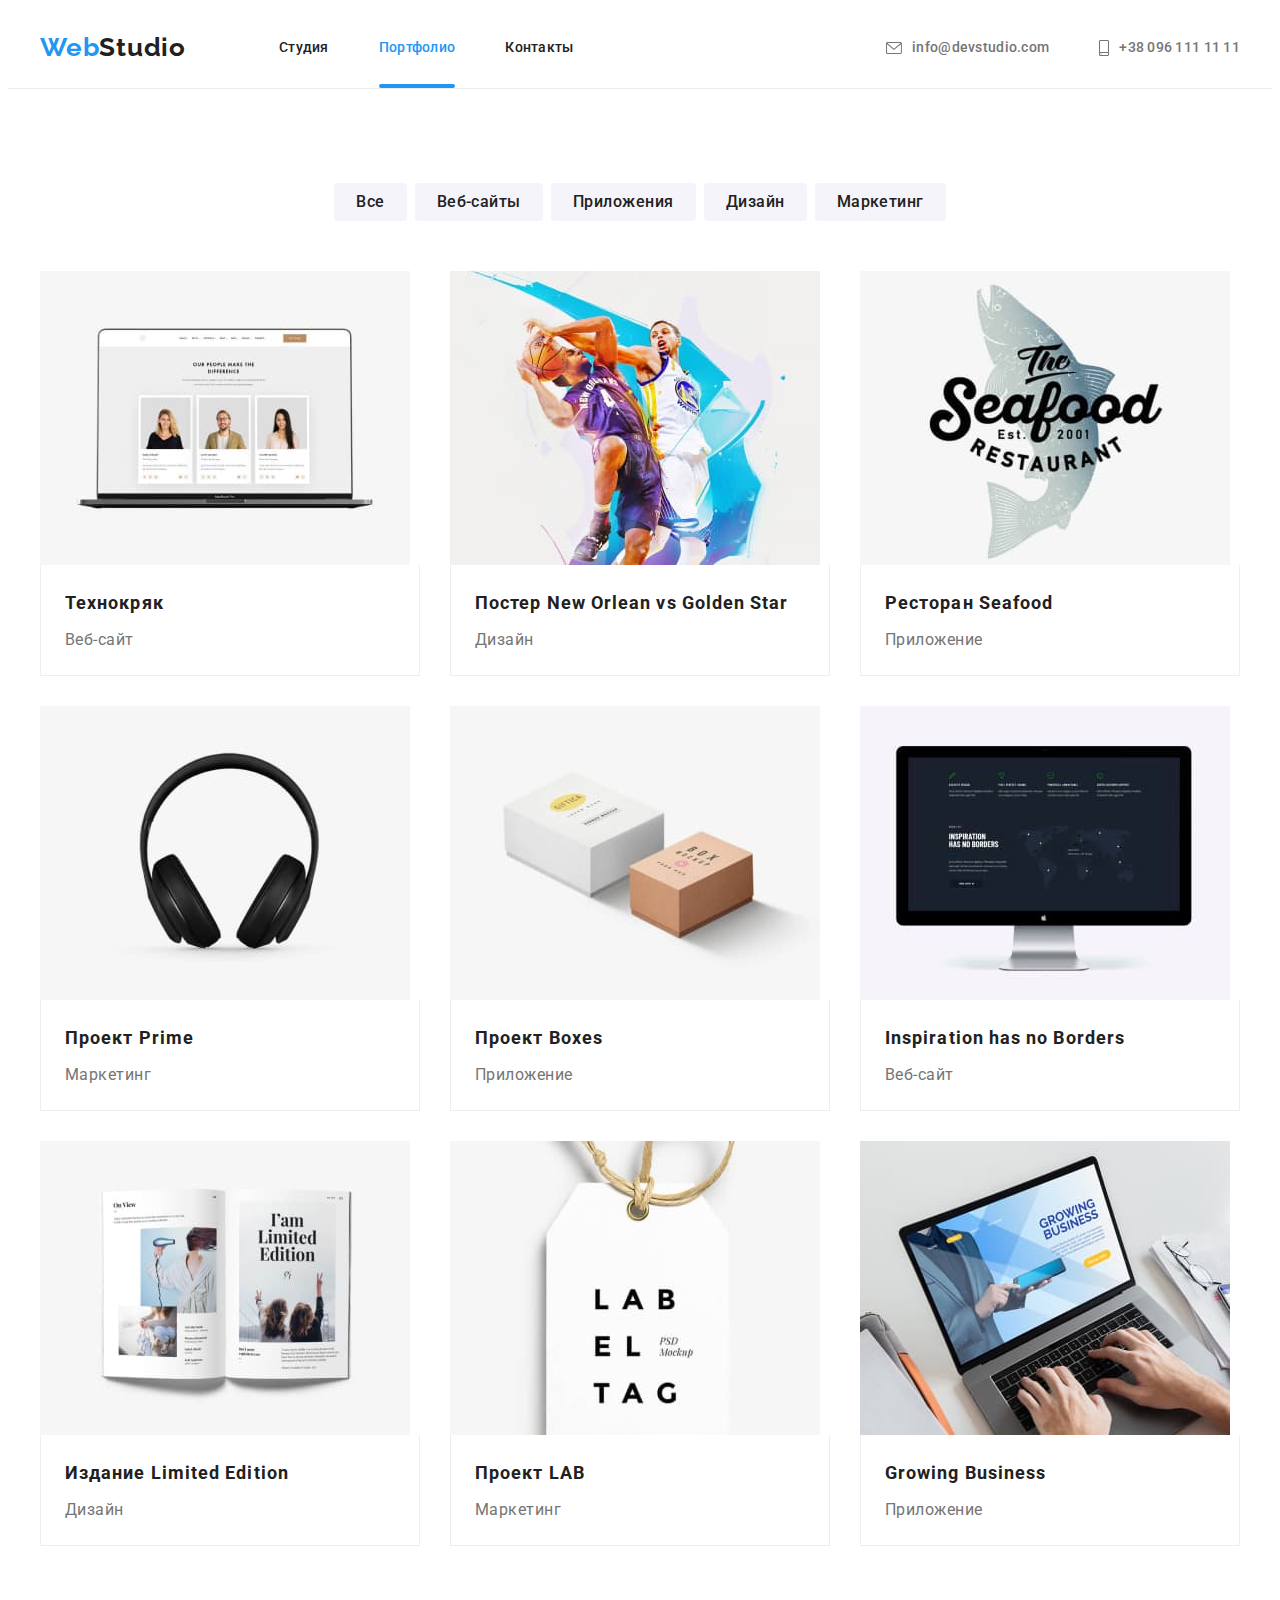
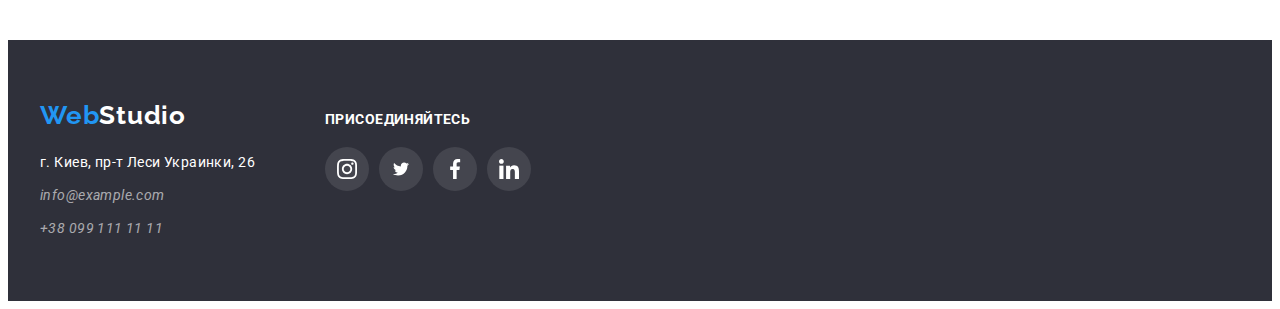
==== portfolio.html @ 5a767172 "Добавляет часть разметки и стили формы мод окна" ====
<!DOCTYPE html>
<html lang="en">
<head>
    <meta charset="UTF-8">
    <meta http-equiv="X-UA-Compatible" content="IE=edge">
    <meta name="viewport" content="width=device-width, initial-scale=1.0">
    <title>Portfolio</title>
    <link rel="preconnect" href="https://fonts.googleapis.com">
    <link rel="preconnect" href="https://fonts.gstatic.com" crossorigin>
    <link href="https://fonts.googleapis.com/css2?family=Raleway:wght@700&family=Roboto:wght@400;500;700;900&display=swap" rel="stylesheet">
    <link rel="stylesheet" href="https://cdnjs.cloudflare.com/ajax/libs/modern-normalize/1.1.0/modern-normalize.min.css" integrity="sha512-wpPYUAdjBVSE4KJnH1VR1HeZfpl1ub8YT/NKx4PuQ5NmX2tKuGu6U/JRp5y+Y8XG2tV+wKQpNHVUX03MfMFn9Q==" crossorigin="anonymous" referrerpolicy="no-referrer" />
    <link rel="stylesheet" href="./css/styles.css"/>
</head>
<body>
  <!--Header-->
  <header class="page-header">
    <div class="container header-container">
    <nav class="navigation">
        <!--логотип сайта-->
        <a class="logo logo-header link" href="./index.html">Web<span class="logo logo-2-theme-light">Studio</span></a>
        <ul class="menu list">
            <li class="menu-item">
                <a class="menu-link link " href=./index.html>Студия</a>
            </li>
            <li class="menu-item">
                <a class="menu-link link current" href="./portfolio.html">Портфолио</a>
            </li>
            <li class="menu-item">
                <a class="menu-link link" href="#contacts">Контакты</a>
            </li>
        </ul>
    </nav>
    <ul class="menu-address link list">
        <li class="menu-address-item">
            <a class="mail-address link list" href="mailto:info@devstudio.com">
            <svg class="mail-address-icon" width="16" height="12">
                <use href="./images/sprite.svg#icon-envelope"></use>
            </svg>
            info@devstudio.com
        </a>
        </li>
        <li class="menu-address-item">
            <a class="phone-number link" href="tel:+380961111111">
                <svg class="phone-number-icon" width="10" height="16">
                    <use href="./images/sprite.svg#icon-smartphone"></use>
                </svg>
                +38 096 111 11 11
            </a>
        </li>
    </ul>
</div>
</header>
<main>
<section class="portfolio section">
    <div class="container">
<ul class="filter-portfolio-list list">
    <li class="filter-portfolio-list-item">
        <button class="filter-portfolio-list-button" type="button">Все</button>
    </li>
    <li class="filter-portfolio-list-item">
        <button class="filter-portfolio-list-button" type="button">Веб-сайты</button>
    </li>
    <li class="filter-portfolio-list-item">
        <button class="filter-portfolio-list-button" type="button">Приложения</button>
    </li>
    <li class="filter-portfolio-list-item">
        <button class="filter-portfolio-list-button" type="button">Дизайн</button>     
    </li>
    <li class="filter-portfolio-list-item">
        <button class="filter-portfolio-list-button" type="button">Маркетинг</button>
    </li>
</ul>
<!-- Скрытый заголовок -->
    <h1 class="visually-hidden portfolio-title">Наши работы</h1> 
    <ul class="portfolio-list list">
        <li class="portfolio-list-item">
      <a class="portfolio-list-link link" href="">
          <div class="portfolio-box">
            <img src="./images/portfolio/img-0.jpg" alt="ноутбук" width="370" height="294">
                <p class="portfolio-overlay portfolio-overlay-description">
                  Ресурс предлагает комплексные предложения с разным уровнем функционала и сервисов. Все это позволит посетителю получить исчерпывающие сведения о компании или частном лице.
                </p>
          </div>
          <div class="portfolio-list-wrapper">
            <h2 class="portfolio-subtitle">Технокряк</h2>
            <p class="portfolio-description">Веб-сайт</p>
          </div>
    </a>
        </li>
        <li class="portfolio-list-item">
    <a class="portfolio-list-link link" href="">
        <div class="portfolio-box">
            <img src="./images/portfolio/img-1.jpg" alt="баскетболисты" width="370" height="294">
                <p class="portfolio-overlay portfolio-overlay-description">
                  Ресурс предлагает комплексные предложения с разным уровнем функционала и сервисов. Все это позволит посетителю получить исчерпывающие сведения о компании или частном лице.
                </p>
        </div>
        <div class="portfolio-list-wrapper">
        <h2 class="portfolio-subtitle">Постер <span lang="en">New Orlean vs Golden Star</span></h2>
        <p class="portfolio-description">Дизайн</p>
    </div>
    </a>
        </li>
        <li class="portfolio-list-item">
            <a class="portfolio-list-link link" href="">
                <div class="portfolio-box">
                    <img src="./images/portfolio/img-2.jpg" alt="логотип ресторана" width="370" height="294">
                        <p class="portfolio-overlay portfolio-overlay-description">
                          Ресурс предлагает комплексные предложения с разным уровнем функционала и сервисов. Все это позволит посетителю получить исчерпывающие сведения о компании или частном лице.
                        </p>
                </div>     
            <div class="portfolio-list-wrapper">
            <h2 class="portfolio-subtitle">Ресторан <span lang="en">Seafood</span></h2>
            <p class="portfolio-description">Приложение</p>
            </div>
            </a>
        <li class="portfolio-list-item">
            <a class="portfolio-list-link link" href="">
                <div class="portfolio-box">
                    <img src="./images/portfolio/img-3.jpg" alt="наушники" width="370" height="294">
                        <p class="portfolio-overlay portfolio-overlay-description">
                          Ресурс предлагает комплексные предложения с разным уровнем функционала и сервисов. Все это позволит посетителю получить исчерпывающие сведения о компании или частном лице.
                        </p>
                </div>      
            <div class="portfolio-list-wrapper">
            <h2 class="portfolio-subtitle">Проект <span lang="en">Prime</span></h2>
            <p class="portfolio-description">Маркетинг</p>
            </div>
            </a>
        </li>
        <li class="portfolio-list-item">
            <a class="portfolio-list-link link" href="">
                <div class="portfolio-box">
                    <img src="./images/portfolio/img-4.jpg" alt="коробки" width="370" height="294">
                        <p class="portfolio-overlay portfolio-overlay-description">
                          Ресурс предлагает комплексные предложения с разным уровнем функционала и сервисов. Все это позволит посетителю получить исчерпывающие сведения о компании или частном лице.
                        </p>
                </div>         
            <div class="portfolio-list-wrapper">
            <h2 class="portfolio-subtitle">Проект <span lang="en">Boxes</span></h2>
            <p class="portfolio-description">Приложение</p>
            </div>
            </a>
        </li>
        <li class="portfolio-list-item">
            <a class="portfolio-list-link link" href="">
                <div class="portfolio-box">
                    <img src="./images/portfolio/img-5.jpg" alt="imac" width="370" height="294">
                        <p class="portfolio-overlay portfolio-overlay-description">
                          Ресурс предлагает комплексные предложения с разным уровнем функционала и сервисов. Все это позволит посетителю получить исчерпывающие сведения о компании или частном лице.
                        </p>
                </div>        
            <div class="portfolio-list-wrapper">
            <h2 class="portfolio-subtitle" lang="en">Inspiration has no Borders</h2>
            <p class="portfolio-description">Веб-сайт</p>
            </div>
            </a>
        </li>
        <li class="portfolio-list-item">
            <a class="portfolio-list-link link" href="">
                <div class="portfolio-box">
                    <img src="./images/portfolio/img-6.jpg" alt="журнал" width="370" height="294">
                        <p class="portfolio-overlay portfolio-overlay-description">
                          Ресурс предлагает комплексные предложения с разным уровнем функционала и сервисов. Все это позволит посетителю получить исчерпывающие сведения о компании или частном лице.
                        </p>
                </div>         
            <div class="portfolio-list-wrapper">
            <h2 class="portfolio-subtitle">Издание <span lang="en">Limited Edition</span></h2>
            <p class="portfolio-description">Дизайн</p>
            </div>
            </a>
        </li> 
        <li class="portfolio-list-item">
            <a class="portfolio-list-link link" href="">
                <div class="portfolio-box">
                    <img src="./images/portfolio/img-7.jpg" alt="этикетка" width="370" height="294">
                        <p class="portfolio-overlay portfolio-overlay-description">
                          Ресурс предлагает комплексные предложения с разным уровнем функционала и сервисов. Все это позволит посетителю получить исчерпывающие сведения о компании или частном лице.
                        </p>
                </div>      
            <div class="portfolio-list-wrapper">
            <h2 class="portfolio-subtitle">Проект <span lang="en">LAB</span></h2>
            <p class="portfolio-description">Маркетинг</p>
            </div>
            </a>
        </li>
        <li class="portfolio-list-item">
            <a class="portfolio-list-link link" href="">
                <div class="portfolio-box">
                    <img src="./images/portfolio/img-8.jpg" alt="ноутбук" width="370" height="294">
                        <p class="portfolio-overlay portfolio-overlay-description">
                          Ресурс предлагает комплексные предложения с разным уровнем функционала и сервисов. Все это позволит посетителю получить исчерпывающие сведения о компании или частном лице.
                        </p>
                </div>
            <div class="portfolio-list-wrapper">
            <h2 class="portfolio-subtitle" lang="en">Growing Business</h2>
            <p class="portfolio-description">Приложение</p>
            </div>
            </a>
        </li>
    </ul>
</div>
</section>
</main>
<footer class="footer">
    <div class="container footer-container">
    <div class="footer-address">
            <a class="logo-footer link" href="">Web<span class="logo logo-2-theme-dark">Studio</span></a>
        <address class="footer-contacts">
            <ul id="contacts" class="footer-list list">
                <li class="footer-list-item">
                    <a class="footer-address link" href="https://goo.gl/maps/5pLSyK26MjpnqcrL8" target="_blank" rel="noopener noreferrer">г. Киев, пр-т Леси Украинки, 26</a>
                </li>
                <li class="footer-list-item">
                    <a class="footer-list-link link" href="mailto:info@example.com">info@example.com</a>
                </li>
                <li class="footer-list-item">
                    <a class="footer-list-link link" href="tel:+380991111111">+38 099 111 11 11</a>
                </li>
            </ul>
        </address> 
    </div>
    <div class="footer-join">
        <h2 class="footer-join-title">Присоединяйтесь</h2>
        <ul class="footer-join-list list">
            <li class="footer-join-list-item">
                <a class="footer-join-list-link" href="">
                    <svg class="footer-join-list-icon" width="20px" height="20px">
                        <use href="./images/sprite.svg#icon-instagram"></use>
                    </svg>
                </a>
            </li>
            <li class="footer-join-list-item">
                <a class="footer-join-list-link" href="">
                    <svg class="footer-join-list-icon" width="20" height="16">
                        <use href="./images/sprite.svg#icon-twitter"></use>
                    </svg>
                </a>
            </li>
            <li class="footer-join-list-item">
                <a class="footer-join-list-link" href="">
                    <svg class="footer-join-list-icon" width="20" height="20">
                        <use href="./images/sprite.svg#icon-facebook"></use>
                    </svg>
                </a>
            </li>
            <li class="footer-join-list-item">
                <a class="footer-join-list-link" href="">
                    <svg class="footer-join-list-icon" width="20" height="20">
                        <use href="./images/sprite.svg#icon-linkedin"></use>
                    </svg>
                </a>
            </li>
        </ul>
    </div>
</div>
</footer>
</body>
</html>
---- css/styles.css ----
:root {
    --main-color: #212121; 
    --accent-color: #2196F3;
    --main-font:'Roboto', sans-serif;
    --secondary-font: 'Raleway', sans-serif;
    --header-background-color: #FFFFFF;
    --accent-background: #2F303A;
}

h1, 
h2, 
h3,
h4,
h5,
h6,
p {
margin-top: 0;
margin-bottom: 0;
}

ul,ol {
    margin-top: 0;
    margin-bottom: 0;
    padding-left: 0;
}

img {
    display: block;
}

a {
    display: block;
}

.link {
    text-decoration: none;
}

.list {
    list-style: none;
}

body {
    font-family: var(--main-font); 
    color: var(--main-color);
}

.container {
    width: 1200px;
    padding-left: 15px;
    padding-right: 15px;
    margin-left: auto;
    margin-right: auto; 
}

.section {
    padding-top: 94px;
    padding-bottom: 94px;
}

.visually-hidden {
    position: absolute;
    width: 1px;
    height: 1px;
    margin: -1px;
    border: 0;
    padding: 0;
    
    white-space: nowrap;
    clip-path: inset(100%);
    clip: rect(0 0 0 0);
    overflow: hidden;
  }

/* ==================Header================== */

.page-header {
    border-bottom: 1px solid #ECECEC;
}

.header-container {
    display: flex;
    align-items: center;
    justify-content: space-between;  
}

.header {
    background-color: var(--header-background-color);
}

.navigation {
    display: flex;
    align-items: center;
}

.menu {
    display: flex;
    align-items: center;
}

.menu-address {
    display: flex;
}



.logo {
    font-family: var(--secondary-font);
    font-weight: 700;
    font-size: 26px;
    line-height: 1.19;
    letter-spacing: 0.03em;
    
    color: #2196F3;
}

.logo-header {
    margin-right: 93px;
    padding-top: 24px;
    padding-bottom: 25px;
}


.logo-2-theme-light {
    color:#212121
}

.logo-2-theme-dark {
color:#FFFFFF
}

.menu .menu-link.current {
    color:var(--accent-color)
}

.menu .menu-link.current::after {
  position: absolute;

  display: block;
  content: '';
  width: 100%;
  height: 4px;
  border-radius: 2px;
  margin-top: 28px;

  background-color: var(--accent-color);

}


.menu-item:not(:last-child) {
    margin-right:50px;
}


.menu-link {
position: relative;
font-weight: 500;
font-size: 14px;
line-height: 1.14;
letter-spacing: 0.02em;
color:inherit;

padding-top: 32px;
padding-bottom: 32px;

transition: color 250ms cubic-bezier(0.4, 0, 0.2, 1);
}


.menu-link:hover,
.menu-link:focus {
  color:var(--accent-color);
}

.menu-address-item:not(:last-child) {
    margin-right: 50px;
}

.mail-address {
    display: flex;
    align-items: center;
    font-weight: 500;
    font-size: 14px;
    line-height: 1.14;
    letter-spacing: 0.02em;
    
    color: #757575; 

    padding-top: 32px;
    padding-bottom: 32px;  

    transition: color 250ms cubic-bezier(0.4, 0, 0.2, 1);
}

.mail-address:hover,
.mail-address:focus {
    color:var(--accent-color);
}

.mail-address:hover .mail-address-icon,
.mail-address:focus .mail-address-icon{
    fill:var(--accent-color);
}

.mail-address-icon {
    margin-right: 10px;
    fill: #757575;
    transition: fill 250ms cubic-bezier(0.4, 0, 0.2, 1);

}

.phone-number {
    display: flex;
    align-items: center;
font-weight: 500;
font-size: 14px;
line-height: 1.14;
letter-spacing: 0.02em;
 color: #757575;

 padding-top: 32px;
 padding-bottom: 32px;  

 transition: color 250ms cubic-bezier(0.4, 0, 0.2, 1);
}

.phone-number:hover,
.phone-number:focus {
    color:var(--accent-color);
}


.phone-number:hover .phone-number-icon,
.phone-number:focus .phone-number-icon {
    fill:var(--accent-color);
}

.phone-number-icon {
    margin-right: 10px;
    fill: #757575;
    transition: fill 250ms cubic-bezier(0.4, 0, 0.2, 1);
}

/* ==================Hero================== */

.hero {
    max-width: 1600px;
  height: 600px;
  margin-left: auto;
  margin-right: auto;
    background-image: linear-gradient(rgba(47, 48, 58, 0.4), rgba(47, 48, 58, 0.4)), 
    url("../images/hero/hero-background.jpg");
    background-size: cover;
    background-repeat: no-repeat;
    background-color: var(--accent-background);
    padding-top: 200px;
    padding-bottom: 200px;
}

.hero-title {
max-width: 696px;
min-height: 120px;
font-weight: 900;
font-size: 44px;
line-height: 1.36;

text-align: center;
letter-spacing: 0.06em;
text-transform: uppercase;

color: #FFFFFF;

margin-right:auto;
margin-left:auto;
margin-bottom: 40px;
}

.modal-button {
    min-width: 200px;
    font-family: inherit;
    font-weight: 700;
    font-size: 16px;
    line-height: 1.87;
    
    display: flex;
    align-items: center;
    text-align: center;
    letter-spacing: 0.06em;
    cursor: pointer;
    background-color: var(--accent-color);
    color: #FFFFFF;

    box-shadow: 0px 4px 4px rgba(0, 0, 0, 0.15);
    border-radius: 4px;
    padding: 10px 32px;

    margin-right:auto;
    margin-left:auto; 

    transition: background-color 250ms cubic-bezier(0.4, 0, 0.2, 1);
}

.modal-button:hover,
.modal-button:focus {
    background-color: #188CE8;
}

/* ==================Section Anvantages================== */

.advantages{
    padding-bottom: 0;
}


.advantages-container {
    display:flex;
    flex: wrap;
    margin-top: -30px;
    margin-left: -30px;
}

.advantages-container-icon {
    width: 270px;
    height: 120px;
    display: flex;
    align-items: center;
    justify-content: center;
    margin-bottom: 30px;
    background-color: #F5F4FA;;
}


.advantages-container-item {
    flex-basis: calc((100% - 120px) / 4);
    margin-top: 30px;
    margin-left: 30px;
    min-width: 270px;
}

.advantages-subtitle {
    margin-bottom: 10px;
}

.advantages-subtitle {
    font-weight: 700;
    font-size: 14px;
    line-height: 1.14;
    letter-spacing: 0.03em;
    text-transform: uppercase;
}

.advantages-description {
    font-weight: 400;
    font-size: 14px;
    line-height: 1.71;
    
    letter-spacing: 0.03em;
    
    color: #757575;
}



/* ==================Services================== */

.services-title {
    font-weight: 700;
    font-size: 36px;
    line-height: 1.16;
    text-align: center;
    letter-spacing: 0.03em;
    }

.services-title {
    margin-bottom: 50px;
}

.services-list {
    display: flex;
    flex-wrap: wrap;
   margin-left: -30px;
   margin-top: -30px;
}

.services-list-item {
    position: relative;
    flex-basis: calc((100% - 90px) / 3);
    margin-left: 30px;
    margin-top: 30px;
}

.services-images-description {
width: 100%;
position: absolute;
bottom: 0;
left: 0;

padding-top: 27px;
padding-bottom: 27px;

font-family: var(--main-font);
font-weight: 700;
font-size: 14px;
line-height: 1.14;
text-align: center;
letter-spacing: 0.03em;
text-transform: uppercase;

color: #FFFFFF;
background: rgba(47, 48, 58, 0.8);
}

/* ==================Our Team================== */

.our-team-title {
    margin-bottom: 50px;
}

.our-team-list {
    display: flex;
    flex-wrap: wrap;
    margin-left: -30px;
    margin-top: -30px;
}

.our-team-list-item {
    flex-basis: calc((100% - 120px) / 4);
    margin-left: 30px;
    margin-top: 30px;
}


.our-team-content-wrapper {
    padding-top: 30px;
    padding-bottom: 30px;
    padding-left: 32px;
    padding-right: 32px;
    

    background: #FFFFFF;
/* material shadow v1 */

box-shadow: 0px 1px 3px rgba(0, 0, 0, 0.12), 0px 1px 1px rgba(0, 0, 0, 0.14), 0px 2px 1px rgba(0, 0, 0, 0.2);
border-radius: 0px 0px 4px 4px;
}


.our-team {
    background-color: #F5F4FA;
}

.our-team-title {
font-weight: 700;
font-size: 36px;
line-height: 1.17;
text-align: center;
letter-spacing: 0.03em;
}

.our-team-subtitle {
    margin-bottom: 10px;

font-weight: 500;
font-size: 16px;
line-height: 1.19;

text-align: center;
letter-spacing: 0.03em;
}

.our-team-description {
font-weight: 400;
font-size: 16px;
line-height: 1.19;

text-align: center;
letter-spacing: 0.03em;

color: #757575;
margin-bottom: 16px;
}

.social-list {
    display: flex;
    justify-content: center;
}

.social-list-link {
    display: flex;
    align-items: center;
    justify-content: center;
    width: 44px;
    height: 44px;
    background-color:#FFFFFF;
    border-radius: 50%;

    transition: background-color 250ms cubic-bezier(0.4, 0, 0.2, 1);
}

.social-list-item:not(:last-child) {
    margin-right: 10px;
}

.social-list-icon {
    fill: #AFB1B8;
    transition: fill 250ms cubic-bezier(0.4, 0, 0.2, 1);
}

.social-list-link:hover,
.social-list-link:focus {
    background-color:var(--accent-color);
}

.social-list-link:hover .social-list-icon,
.social-list-link:focus .social-list-icon {
    fill: #FFFFFF;;
}

/* ==================Our clients================== */

.our-clients-title {
    font-family: var(--main-font);
font-style: normal;
font-weight: 700;
font-size: 36px;
line-height: 42px;
text-align: center;
letter-spacing: 0.03em;

color: var(--main-color);

margin-bottom: 50px;
}

.our-clients-list {
    display: flex;
    justify-content: center;
    align-items: center;
}

.our-clients-icon {
    fill:#AFB1B8;
    transition: fill 250ms cubic-bezier(0.4, 0, 0.2, 1);
}

.our-clients-list-link {
    display: flex;
    justify-content: center;
    align-items:center;

    width: 170px;
    height: 92px;

    border: 1px solid #AFB1B8;
border-radius: 4px;
transition: border-color 250ms cubic-bezier(0.4, 0, 0.2, 1);

}

.our-clients-list-item:not(:last-child) {
    margin-right: 30px;
}

.our-clients-list-link:hover,
.our-clients-list-link:focus {
    border-color: var(--accent-color);
}

.our-clients-list-link:hover .our-clients-icon,
.our-clients-list-link:focus .our-clients-icon {
    fill:var(--accent-color);
}




/* ==================Footer================== */

.footer {
    background-color: var(--accent-background);
    padding-top: 60px;
    padding-bottom: 60px;
}

.logo-footer {
font-family: var(--secondary-font);
font-style: normal;
font-weight: 700;
font-size: 26px;
line-height: 1.19;

letter-spacing: 0.03em;

color: #2196F3;

margin-bottom: 20px;
}

.footer-list-item:not(:last-child) {
    margin-bottom: 9px;
}

.footer-address {
font-style: normal;
font-weight: 400;
font-size: 14px;
line-height: 1.71;

letter-spacing: 0.03em;

color: #FFFFFF;

transition: color 250ms cubic-bezier(0.4, 0, 0.2, 1);
}

.footer-address:hover,
.footer-address:focus {
    color:var(--accent-color)
}

.footer-list-link {
font-weight: 400;
font-size: 14px;
line-height: 1.71;

letter-spacing: 0.03em;

color: rgba(255, 255, 255, 0.6);

transition: color 250ms cubic-bezier(0.4, 0, 0.2, 1);
}

.footer-list-link:hover,
.footer-list-link:focus {
    color:var(--accent-color)
}

.footer-container {
    display: flex;
    align-items: baseline;
}

.footer-join {
    margin-left: 70px;
}

.footer-join-list {
    display: flex;
    justify-content: center;

}

.footer-join-title {
    font-family: var(--main-font);
font-weight: 700;
font-size: 14px;
line-height: 16px;
letter-spacing: 0.03em;
text-transform: uppercase;

color: #FFFFFF;

margin-bottom: 20px;

}

.footer-join-list-item:not(:last-child) {
    margin-right: 10px;
}

.footer-join-list-link {
    width: 44px;
    height:44px;
    background-color: rgba(255, 255, 255, 0.1);
    border-radius: 50%;

    display: flex;
    justify-content: center;
    align-items: center;

    transition: background-color 250ms cubic-bezier(0.4, 0, 0.2, 1);
}

.footer-join-list-icon {
    fill: #FFFFFF;
    transition: fill 250ms cubic-bezier(0.4, 0, 0.2, 1);
}

.footer-join-list-link:hover,
.footer-join-list-link:focus {
    background-color:var(--accent-color);
}

.footer-join-list-link:hover .footer-join-list-icon,
.footer-join-list-link:focus .footer-join-list-icon {
    fill: #FFFFFF;;
}

/* ==================Footer Mailing================== */
.footer-mailing {
    margin-left: 93px;
}

.footer-mailing-title {
font-family: var(--main-font);
font-weight: 700;
font-size: 14px;
line-height: 1.14;
letter-spacing: 0.03em;
text-transform: uppercase;

color: #FFFFFF;

}

/* ==================/Footer Mailing================== */

/* ==================Portfolio page================== */

.filter-portfolio-list {
    display: flex;
    justify-content: center;
    margin-bottom: 50px;
}

.filter-portfolio-list:active{
    color: var(--accent-color);
}

.filter-portfolio-list-item:not(:last-child){
    margin-right: 8px;
}

.filter-portfolio-list-button {
font-family: inherit;
font-weight: 500;
font-size: 16px;
line-height: 1.62;

text-align: center;
letter-spacing: 0.03em;
cursor: pointer;

color: inherit;
background-color: #F5F4FA;
border-radius: 4px;
border: none;

padding: 6px 22px;

transition: color 250ms cubic-bezier(0.4, 0, 0.2, 1), background-color 250ms cubic-bezier(0.4, 0, 0.2, 1), box-shadow 250ms cubic-bezier(0.4, 0, 0.2, 1);
}

.filter-portfolio-list-button:hover,
.filter-portfolio-list-button:focus {
    color:#FFFFFF;
    background-color: var(--accent-color);
    box-shadow: 0px 3px 1px rgba(0, 0, 0, 0.1), 0px 1px 2px rgba(0, 0, 0, 0.08), 0px 2px 2px rgba(0, 0, 0, 0.12);
}


.portfolio-list {
    display: flex;
    flex-wrap: wrap;
    margin-left: -30px;
    margin-top: -30px;
}

.portfolio-list-link:hover,
.portfolio-list-link:focus {
box-shadow: 0px 1px 1px rgba(0, 0, 0, 0.12), 0px 4px 4px rgba(0, 0, 0, 0.06), 1px 4px 6px rgba(0, 0, 0, 0.16);
}

.portfolio-list-item {
    flex-basis: calc((100% - 90px) / 3);
    margin-left: 30px;
    margin-top: 30px;
}


.portfolio-list-wrapper {
    padding: 20px 24px;
    background: #FFFFFF;
    border: 1px solid #EEEEEE;
    border-top: 0px;
}

.portfolio-subtitle {
margin-bottom: 4px;
font-family: inherit;
font-weight: 700;
font-size: 18px;
line-height: 2;


letter-spacing: 0.06em;

color:inherit; 
}

.portfolio-description {
font-size: 16px;
line-height: 1.88;


letter-spacing: 0.03em;

color: #757575;
}

.portfolio-list-link {
font-family: inherit;
color: inherit;
}

/* ==========================Overlay================*/
.portfolio-box {
    position: relative;
    overflow: hidden;
}

.portfolio-overlay {
    position: absolute;
    display: flex;
    justify-content: center;
    align-items: center;

    top: 0;
    left: 0;

    width: 100%;
    height: 100%;

    background: rgba(33, 150, 243, 0.9);

    padding-left: 24px;
    padding-right: 24px;

    transform: translateY(100%);
    transition: opacity 250ms cubic-bezier(0.4, 0, 0.2, 1), transform 250ms cubic-bezier(0.4, 0, 0.2, 1);
  }


  .portfolio-overlay-description {
    font-family: var(--main-font);
    font-weight: 400;
    font-size: 18px;
    line-height: 1.56;
   
    padding: (63px 24px);

    letter-spacing: 0.03em;
    
    color: #FFFFFF;
  }


  .portfolio-list-link:hover .portfolio-overlay {
      opacity: 1;
    transform: translateY(0);
  }
  
/* ==========================Overlay================*/


/* ==================Modal button================== */

.backdrop {
    position: fixed;
    top: 0;
    left: 0;
    width: 100vw;
    height: 100vh;

    background: rgba(0, 0, 0, 0.2);

    transition: opacity 500ms linear, visibility 500ms linear;
}

.modal {
    position: absolute;
    top: 50%;
    left: 50%;
    transform: translate(-50%, -50%);


    width: 528px;
    height: 580px;
    background-color:#FFFFFF;
    box-shadow: 0px 1px 3px rgba(0, 0, 0, 0.12), 0px 1px 1px rgba(0, 0, 0, 0.14), 0px 2px 1px rgba(0, 0, 0, 0.2);
    border-radius: 4px;

    padding: 40px;
}

.modal-close-button {
    position: absolute;
    top: 8px;
    right: 8px;

    display: flex;
    justify-content: center;
    align-items: center;

    width: 30px;
    height: 30px;

    background-color: #FFFFFF;
    border-radius: 50%;
     border: 1px solid rgba(0, 0, 0, 0.1);
     cursor: pointer;
     padding: 0;
}

.backdrop.is-hidden {
    opacity: 0;
    visibility: hidden;
    pointer-events: none;

}

/* ==================/Modal button================== */

/* ==================Contact Form================== */

.contact-form {
    display: flex;
    flex-direction: column;
}

.contact-form-action {
font-family: var(--main-font);
font-weight: 700;
font-size: 20px;
line-height: 1.15;
text-align: center;
letter-spacing: 0.03em;

margin-bottom: 12px;

color: #212121;
}

/* Марджин задаем соседним элементам */
.contact-form-label {
margin-bottom: 10px;
position: relative;
}

.contact-form-label-span {
font-family: var(--main-font);
font-weight: 400;
font-size: 12px;
line-height: 1.17;

letter-spacing: 0.01em;

color: #757575;
}

.contact-form-input-wrapper {
    position: relative;
}

.contact-form-input {
width: 100%;
height: 40px;

padding-left: 42px;

border: 1px solid rgba(33, 33, 33, 0.2);
border-radius: 4px;
transition: border-color 250ms cubic-bezier(0.4, 0, 0.2, 1);
}

/* На элементы фформы стилизируем только фокус, при наведении ничего меняться не должно */
.contact-form-input:focus {
    outline: none;
border-color: var(--accent-color);
}

.contact-form-input-icon {
    position: absolute;
    top: 50%;
    left: 12px;
    transform: translateY(-50%);
    display: block;

    transition: fill 250ms cubic-bezier(0.4, 0, 0.2, 1);
}

/* Задать голубой цвет иконке, у которой есть сосед с классом .contact-form-input в состоянии фокуса */
.contact-form-input:focus + .contact-form-input-icon {
    fill: var(--accent-color);
}


.contact-form-message {
width: 100%;
height: 120px;

border: 1px solid rgba(33, 33, 33, 0.2);
border-radius: 4px;

padding: 12px 16px;

resize: none;

transition: border-color 250ms cubic-bezier(0.4, 0, 0.2, 1);
}


.contact-form-message:focus {
    outline: none;
border-color: var(--accent-color);
}

/* ==================/Contact Form================== */
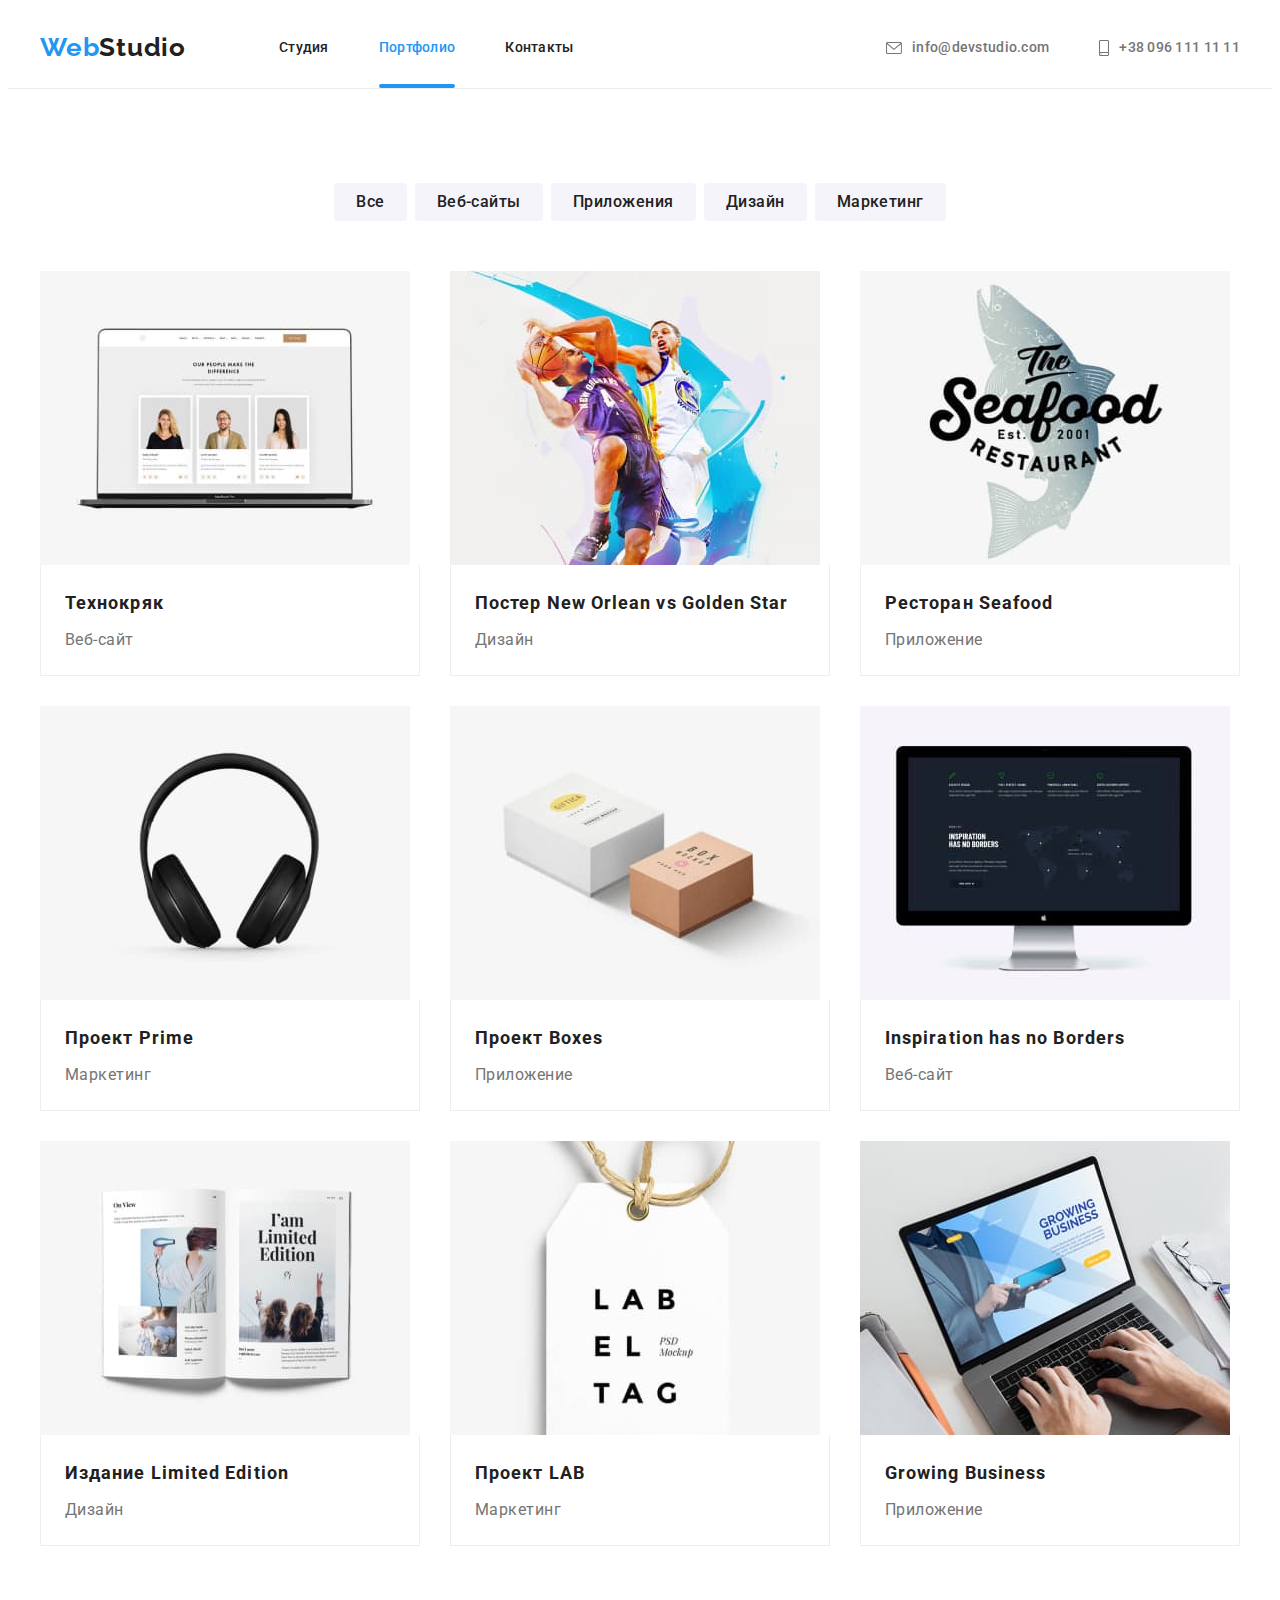
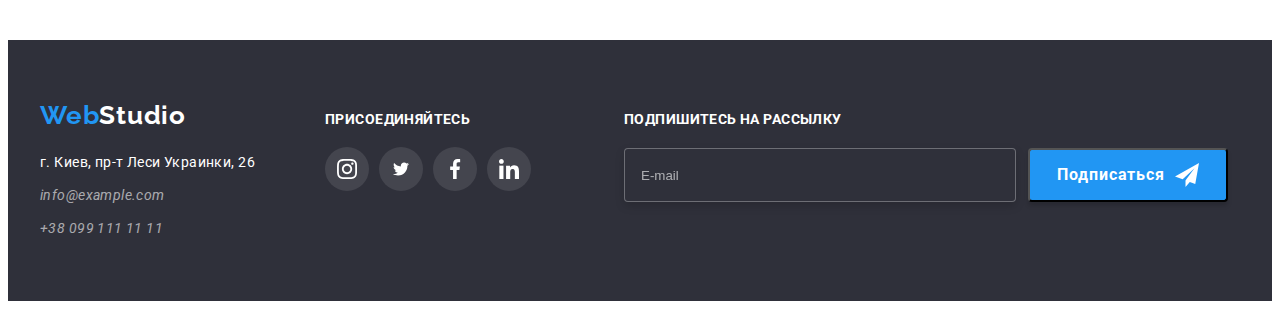
==== commit b13ecb97: "Добавляет рассылку в футере" ====
--- a/portfolio.html
+++ b/portfolio.html
@@ -253,7 +253,18 @@
             </li>
         </ul>
     </div>
-</div>
+    <form class="footer-mailing">
+        <b class="footer-mailing-action">Подпишитесь на рассылку</b>
+        <div class="footer-mailing-form">
+        <input class="footer-mailing-input" type="email" name="user-mailing" placeholder="E-mail">
+        <button class="footer-mailing-button" type="submit">Подписаться
+        <svg class="footer-mailing-button-icon" width="24" height="24">
+            <use href="./images/sprite.svg#icon-send"></use>
+        </svg>
+    </button>
+    </div>
+    </div>
+</form>
 </footer>
 </body>
 </html>
--- a/css/styles.css
+++ b/css/styles.css
@@ -702,7 +702,7 @@
     margin-left: 93px;
 }
 
-.footer-mailing-title {
+.footer-mailing-action {
 font-family: var(--main-font);
 font-weight: 700;
 font-size: 14px;
@@ -711,8 +711,62 @@
 text-transform: uppercase;
 
 color: #FFFFFF;
-
-}
+}
+
+.footer-mailing-form {
+    display: flex;
+    margin-top: 20px;
+}
+
+.footer-mailing-input {
+    min-width: 358px;
+    padding: 15px 16px;
+
+background-color: var(--accent-background);
+
+border: 1px solid rgba(255, 255, 255, 0.3);
+filter: drop-shadow(0px 4px 4px rgba(0, 0, 0, 0.15));
+border-radius: 4px;
+}
+
+.footer-mailing-input::placeholder {
+    color: rgba(255, 255, 255, 0.6);
+}
+
+
+.footer-mailing-button {
+    display: flex;
+    align-items: center;
+    justify-content: center;
+
+    margin-left: 12px;
+    min-width: 200px;
+    padding-top: 10px;
+    padding-bottom: 10px;
+
+background-color: var(--accent-color);
+box-shadow: 0px 4px 4px rgba(0, 0, 0, 0.15);
+border-radius: 4px;
+
+cursor: pointer;
+
+font-family: var(--main-font);
+font-weight: 700;
+font-size: 16px;
+line-height: 1.88;
+
+text-align: center;
+letter-spacing: 0.06em;
+
+color: #FFFFFF;
+
+}
+
+
+.footer-mailing-button-icon {
+    margin-left: 10px;
+}
+
 
 /* ==================/Footer Mailing================== */
 
@@ -913,6 +967,15 @@
      padding: 0;
 }
 
+.modal-close-button-icon {
+    transition: fill 250ms cubic-bezier(0.4, 0, 0.2, 1);
+}
+
+.modal-close-button:hover .modal-close-button-icon,
+.modal-close-button:focus .modal-close-button-icon{
+fill: var(--accent-color);
+}
+
 .backdrop.is-hidden {
     opacity: 0;
     visibility: hidden;
@@ -1010,10 +1073,89 @@
 transition: border-color 250ms cubic-bezier(0.4, 0, 0.2, 1);
 }
 
-
 .contact-form-message:focus {
     outline: none;
 border-color: var(--accent-color);
 }
 
+.contact-form-message::placeholder {
+color: rgba(117, 117, 117, 0.5);
+}
+
+
+.contact-form-checkbox-label {
+    display: flex;
+    align-items: center;
+
+font-family: var(--main-font);
+font-weight: 400;
+font-size: 14px;
+line-height: 1.71;
+
+letter-spacing: 0.03em;
+
+color: #757575;
+}
+
+
+.contact-form-checkbox-link {
+    color: var(--accent-color);
+}
+
+
+.contact-form-checkbox-label::before {
+    display: block;
+    width: 16px;
+    height: 15px;
+    border: 2px solid #212121;
+    border-radius: 2px;
+    cursor: pointer;
+    content: '';
+
+    margin-right: 7px;
+}
+
+
+/* Задать акцентный цвет before, у которого первый сосед сверху в состоянии checked */
+.contact-form-checkbox:checked + .contact-form-checkbox-label::before {
+background-color: var(--accent-color);
+background-image: url(../images/checkbox/check.svg);
+background-repeat: no-repeat;
+background-position: center;
+border-color: var(--accent-color);
+}
+
+.contact-form-checkbox:focus + .contact-form-checkbox-label::before {
+    border-color: var(--accent-color);
+}
+
+.contact-form-button {
+align-self: center;
+
+width: 200px;
+padding: 10px 55px;
+
+margin-top: 30px;
+
+background-color: var(--accent-color);
+box-shadow: 0px 4px 4px rgba(0, 0, 0, 0.15);
+border-radius: 4px;
+
+font-family: var(--main-font);
+font-weight: 700;
+font-size: 16px;
+line-height: 1.88;
+
+letter-spacing: 0.06em;
+
+color: #FFFFFF;
+
+cursor: pointer;
+}
+
+.contact-form-button:hover,
+.contact-form-button:focus {
+background-color: #188CE8;
+}
+
 /* ==================/Contact Form================== */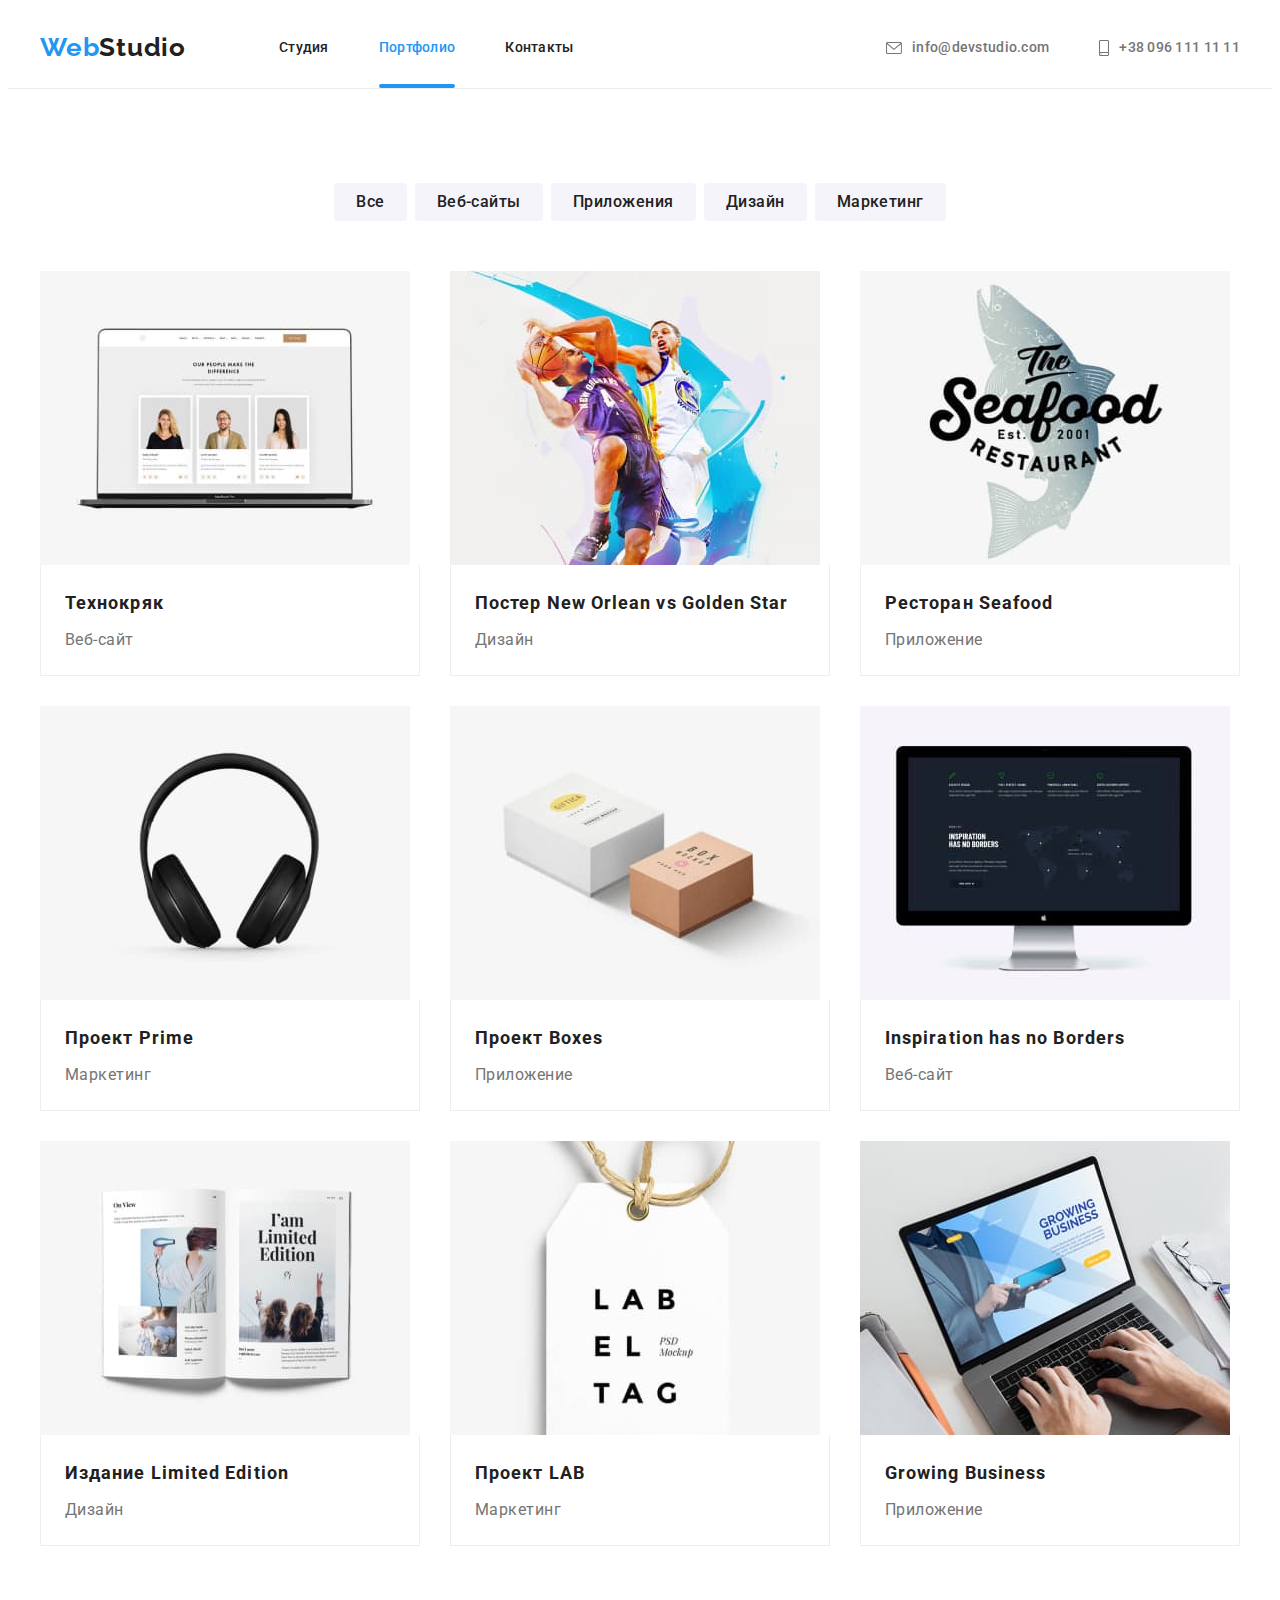
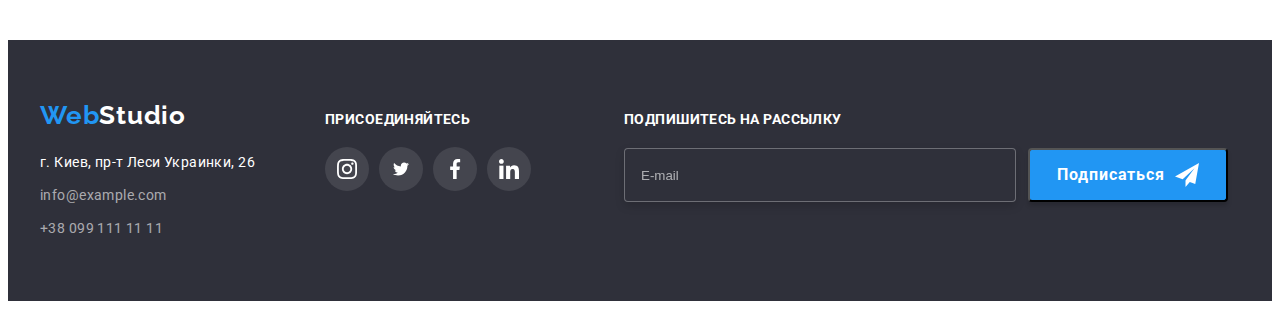
==== commit 1c5ad90d: "Добавляет доработку" ====
--- a/portfolio.html
+++ b/portfolio.html
@@ -263,8 +263,8 @@
         </svg>
     </button>
     </div>
-    </div>
 </form>
+    </div>
 </footer>
 </body>
 </html>
--- a/css/styles.css
+++ b/css/styles.css
@@ -620,6 +620,7 @@
 }
 
 .footer-list-link {
+font-style: normal;
 font-weight: 400;
 font-size: 14px;
 line-height: 1.71;
@@ -727,6 +728,8 @@
 border: 1px solid rgba(255, 255, 255, 0.3);
 filter: drop-shadow(0px 4px 4px rgba(0, 0, 0, 0.15));
 border-radius: 4px;
+
+color: #FFFFFF;
 }
 
 .footer-mailing-input::placeholder {
@@ -759,7 +762,6 @@
 letter-spacing: 0.06em;
 
 color: #FFFFFF;
-
 }
 
 
@@ -1005,13 +1007,17 @@
 color: #212121;
 }
 
+
+.contact-form-input-wrapper {
+    position: relative;
+    display: flex;
+    flex-direction: column;
+    margin-bottom: 10px;
+}
+
+
 /* Марджин задаем соседним элементам */
 .contact-form-label {
-margin-bottom: 10px;
-position: relative;
-}
-
-.contact-form-label-span {
 font-family: var(--main-font);
 font-weight: 400;
 font-size: 12px;
@@ -1019,16 +1025,15 @@
 
 letter-spacing: 0.01em;
 
+margin-bottom: 4px;
+
 color: #757575;
 }
 
-.contact-form-input-wrapper {
-    position: relative;
-}
 
 .contact-form-input {
 width: 100%;
-height: 40px;
+height: 40px; 
 
 padding-left: 42px;
 
@@ -1045,11 +1050,11 @@
 
 .contact-form-input-icon {
     position: absolute;
-    top: 50%;
+    display: inline-block;
+    top: 70%;
     left: 12px;
-    transform: translateY(-50%);
-    display: block;
-
+    transform: translateY(-70%);
+    
     transition: fill 250ms cubic-bezier(0.4, 0, 0.2, 1);
 }
 
@@ -1071,6 +1076,7 @@
 resize: none;
 
 transition: border-color 250ms cubic-bezier(0.4, 0, 0.2, 1);
+
 }
 
 .contact-form-message:focus {
@@ -1082,15 +1088,21 @@
 color: rgba(117, 117, 117, 0.5);
 }
 
+.contact-form-checkbox {
+    color:#FFFFFF;
+}
 
 .contact-form-checkbox-label {
-    display: flex;
-    align-items: center;
+display: flex;
+justify-content: center;
+align-items: center;
 
 font-family: var(--main-font);
 font-weight: 400;
 font-size: 14px;
 line-height: 1.71;
+
+margin-top: 20px;
 
 letter-spacing: 0.03em;
 
